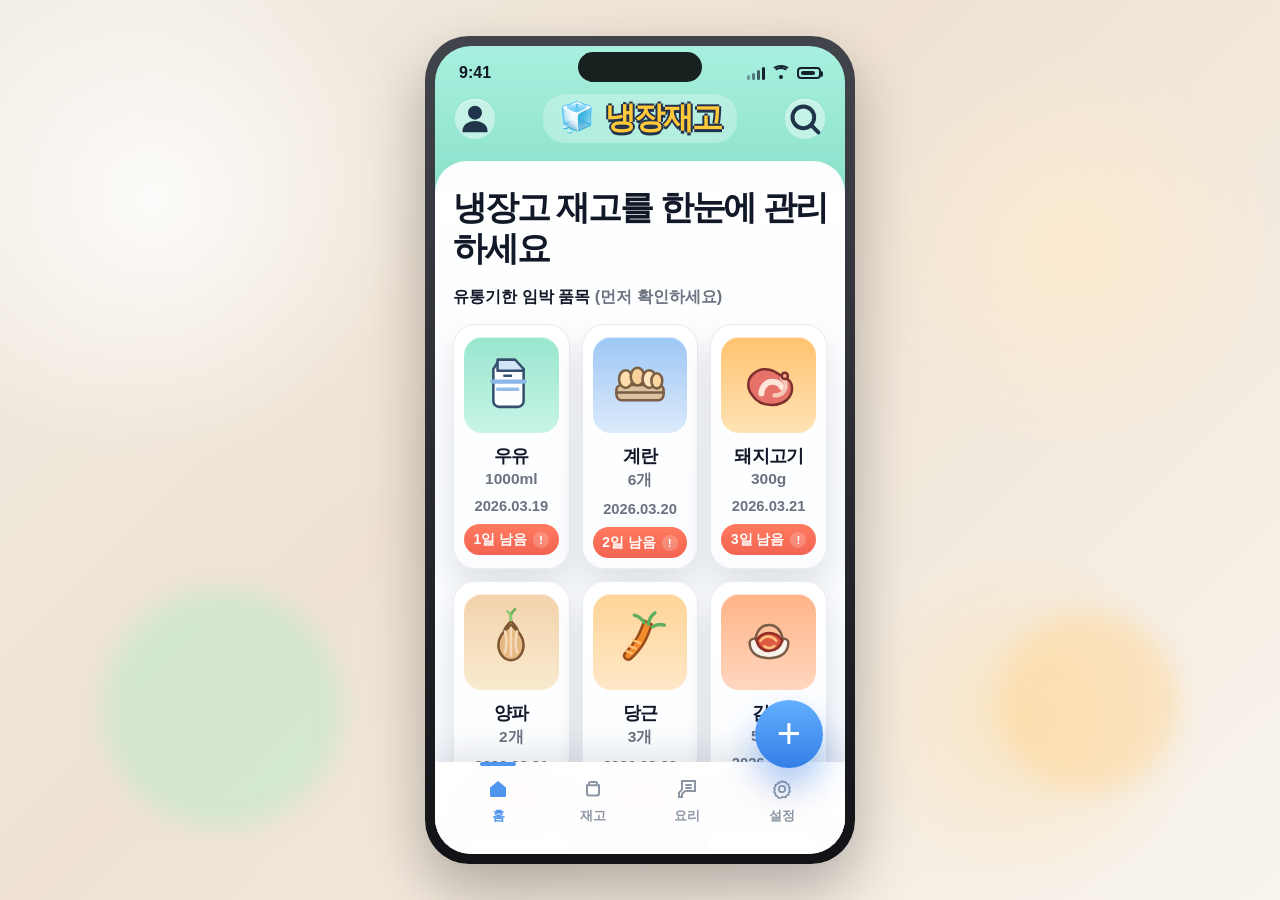
==== working/refrigerator/index.html @ a21e84df "feat: add working material link to fridge app" ====
<!doctype html>
<html lang="ko">
  <head>
    <meta charset="UTF-8" />
    <meta name="viewport" content="width=device-width, initial-scale=1.0, viewport-fit=cover" />
    <meta name="theme-color" content="#97e7d3" />
    <title>냉장고 재고 관리 앱</title>
    <style>
      :root {
        --mint: #97e7d3;
        --mint-deep: #54c9b3;
        --blue: #4f95ee;
        --blue-soft: #a8cef7;
        --orange: #f7b863;
        --red: #f26452;
        --ink: #111827;
        --muted: #6b7280;
        --line: rgba(17, 24, 39, 0.08);
        --card-shadow: 0 18px 32px rgba(30, 41, 59, 0.12);
      }

      * {
        box-sizing: border-box;
      }

      html,
      body {
        height: 100%;
      }

      body {
        margin: 0;
        display: grid;
        place-items: center;
        overflow: hidden;
        font-family: "SF Pro Display", "Apple SD Gothic Neo", "Noto Sans KR", "Malgun Gothic", sans-serif;
        color: var(--ink);
        background:
          radial-gradient(circle at 12% 22%, rgba(255, 255, 255, 0.84), transparent 20%),
          radial-gradient(circle at 84% 28%, rgba(255, 236, 205, 0.8), transparent 16%),
          radial-gradient(circle at 80% 80%, rgba(255, 224, 170, 0.55), transparent 14%),
          linear-gradient(135deg, #f1ede5 0%, #efe2d3 42%, #f8f4ed 100%);
      }

      body::before,
      body::after {
        content: "";
        position: fixed;
        border-radius: 999px;
        filter: blur(12px);
        pointer-events: none;
      }

      body::before {
        width: 240px;
        height: 240px;
        left: 8vw;
        bottom: 8vh;
        background: rgba(171, 234, 198, 0.4);
      }

      body::after {
        width: 180px;
        height: 180px;
        right: 8vw;
        bottom: 12vh;
        background: rgba(255, 212, 150, 0.45);
      }

      .phone {
        position: relative;
        width: min(100%, 430px);
        height: min(92vh, 860px);
        padding: 10px;
        border-radius: 44px;
        background:
          linear-gradient(180deg, rgba(255, 255, 255, 0.2), rgba(255, 255, 255, 0.04)),
          linear-gradient(180deg, #12161d, #07090d);
        box-shadow: 0 26px 60px rgba(0, 0, 0, 0.28);
      }

      .phone::before {
        content: "";
        position: absolute;
        top: 16px;
        left: 50%;
        width: 124px;
        height: 30px;
        transform: translateX(-50%);
        border-radius: 999px;
        background: rgba(0, 0, 0, 0.86);
        z-index: 5;
      }

      .screen {
        position: relative;
        height: 100%;
        overflow: hidden;
        border-radius: 36px;
        background: linear-gradient(180deg, #a8efde 0%, #8be2cb 18%, #f5f8fc 18.5%, #f5f8fc 100%);
      }

      .status-bar,
      .hero {
        position: relative;
        z-index: 2;
      }

      .status-bar {
        display: flex;
        justify-content: space-between;
        align-items: center;
        padding: 18px 24px 8px;
        font-weight: 800;
      }

      .status-icons {
        display: flex;
        align-items: center;
        gap: 8px;
      }

      .signal {
        display: flex;
        align-items: flex-end;
        gap: 2px;
        height: 13px;
      }

      .signal span {
        width: 3px;
        border-radius: 999px;
        background: #15202f;
      }

      .signal span:nth-child(1) { height: 5px; opacity: .4; }
      .signal span:nth-child(2) { height: 7px; opacity: .55; }
      .signal span:nth-child(3) { height: 10px; opacity: .7; }
      .signal span:nth-child(4) { height: 13px; }

      .wifi,
      .battery {
        position: relative;
      }

      .wifi {
        width: 16px;
        height: 12px;
        border: 2px solid transparent;
        border-top-color: #15202f;
        border-radius: 50%;
      }

      .wifi::before,
      .wifi::after,
      .battery::before,
      .battery::after {
        content: "";
        position: absolute;
      }

      .wifi::before {
        top: -4px;
        left: 50%;
        width: 16px;
        height: 10px;
        transform: translateX(-50%);
        border: 2px solid transparent;
        border-top-color: #15202f;
        border-radius: 50%;
      }

      .wifi::after {
        left: 50%;
        bottom: -2px;
        width: 4px;
        height: 4px;
        transform: translateX(-50%);
        border-radius: 50%;
        background: #15202f;
      }

      .battery {
        width: 24px;
        height: 12px;
        border: 2px solid #15202f;
        border-radius: 4px;
      }

      .battery::before {
        top: 2px;
        left: 2px;
        width: 14px;
        height: 4px;
        border-radius: 2px;
        background: #15202f;
      }

      .battery::after {
        top: 2px;
        right: -4px;
        width: 2px;
        height: 6px;
        border-radius: 0 2px 2px 0;
        background: #15202f;
      }

      .hero {
        padding: 4px 20px 22px;
      }

      .hero-row {
        display: flex;
        justify-content: space-between;
        align-items: center;
        gap: 12px;
      }

      .icon-btn {
        width: 40px;
        height: 40px;
        padding: 0;
        border: 0;
        border-radius: 999px;
        display: grid;
        place-items: center;
        background: rgba(255, 255, 255, 0.42);
        color: #20354a;
        backdrop-filter: blur(14px);
        box-shadow: inset 0 1px 0 rgba(255, 255, 255, 0.65);
      }

      .brand {
        display: inline-flex;
        align-items: center;
        gap: 10px;
        padding: 8px 16px 10px;
        border-radius: 22px;
        background: rgba(255, 255, 255, 0.28);
        backdrop-filter: blur(14px);
      }

      .brand-icon {
        font-size: 1.8rem;
        line-height: 1;
      }

      .brand-title {
        font-size: clamp(1.7rem, 3.7vw, 1.95rem);
        font-weight: 900;
        letter-spacing: -0.06em;
        line-height: 1;
        color: #ffc93a;
        text-shadow: 0 3px 0 #24324d, 2px 0 0 #24324d, -2px 0 0 #24324d, 0 -2px 0 #24324d;
      }

      .sheet {
        position: relative;
        z-index: 2;
        height: calc(100% - 126px);
        margin-top: -4px;
        padding: 26px 18px 118px;
        border-top-left-radius: 32px;
        border-top-right-radius: 32px;
        overflow-y: auto;
        background: linear-gradient(180deg, rgba(255, 255, 255, 0.98), rgba(247, 250, 255, 0.98));
      }

      .sheet::-webkit-scrollbar {
        width: 0;
      }

      h1,
      h2,
      p {
        margin: 0;
      }

      .headline {
        font-size: clamp(1.9rem, 4vw, 2.15rem);
        line-height: 1.18;
        letter-spacing: -0.06em;
      }

      .lead {
        margin-top: 18px;
        font-size: 1.03rem;
        color: var(--ink);
        font-weight: 900;
      }

      .lead span,
      .section-note,
      .stock-date,
      .stock-meta,
      .recipe-meta {
        color: var(--muted);
      }

      .stock-grid,
      .recipe-grid {
        display: grid;
        gap: 12px;
      }

      .stock-grid {
        margin-top: 16px;
        grid-template-columns: repeat(3, minmax(0, 1fr));
      }

      .recipe-grid {
        margin-top: 14px;
        grid-template-columns: repeat(2, minmax(0, 1fr));
        gap: 14px;
      }

      .card {
        background: linear-gradient(180deg, #fff, #fbfdff);
        border: 1px solid var(--line);
        box-shadow: var(--card-shadow);
      }

      .stock-card {
        padding: 12px 10px 10px;
        border-radius: 22px;
        text-align: center;
        animation: rise .55s ease both;
      }

      .stock-card:nth-child(2) { animation-delay: .06s; }
      .stock-card:nth-child(3) { animation-delay: .12s; }

      .stock-visual {
        display: grid;
        place-items: center;
        height: 96px;
        padding: 10px;
        border-radius: 18px;
        box-shadow: inset 0 1px 0 rgba(255, 255, 255, 0.66);
      }

      .stock-visual svg {
        width: 74px;
        height: 74px;
        display: block;
      }

      .stock-name {
        margin-top: 10px;
        font-size: 1.15rem;
        font-weight: 900;
        letter-spacing: -0.05em;
      }

      .stock-meta {
        margin-top: 2px;
        font-size: .97rem;
        font-weight: 700;
      }

      .stock-date {
        margin-top: 10px;
        font-size: .92rem;
        font-weight: 700;
      }

      .stock-badge {
        margin-top: 10px;
        height: 31px;
        border-radius: 999px;
        display: flex;
        align-items: center;
        justify-content: center;
        gap: 6px;
        color: #fff;
        font-size: .86rem;
        font-weight: 900;
        background: linear-gradient(180deg, #ff7b5f, var(--red));
      }

      .badge-dot {
        width: 16px;
        height: 16px;
        border-radius: 50%;
        display: grid;
        place-items: center;
        background: rgba(255, 255, 255, 0.2);
        font-size: .74rem;
      }

      .section-row {
        display: flex;
        align-items: baseline;
        gap: 6px;
        margin-top: 28px;
      }

      .section-row h2 {
        font-size: 1.55rem;
        letter-spacing: -0.05em;
      }

      .section-note {
        font-size: .95rem;
        font-weight: 700;
      }

      .recipe-card {
        padding: 10px;
        border-radius: 22px;
        animation: rise .6s ease both;
      }

      .recipe-card:nth-child(2) { animation-delay: .08s; }

      .recipe-art {
        position: relative;
        height: 146px;
        overflow: hidden;
        border-radius: 18px;
        padding: 12px;
      }

      .recipe-art::before,
      .recipe-art::after {
        content: "";
        position: absolute;
        border-radius: 999px;
      }

      .recipe-art::before {
        width: 150px;
        height: 150px;
        left: 50%;
        top: 56%;
        transform: translate(-50%, -50%);
        background: rgba(255, 255, 255, 0.8);
      }

      .recipe-art::after {
        inset: auto 12px 12px auto;
        width: 64px;
        height: 64px;
        background: rgba(255, 255, 255, 0.18);
        filter: blur(10px);
      }

      .art-rice { background: linear-gradient(135deg, #f6d7b0, #fce8d4); }
      .art-roll { background: linear-gradient(135deg, #e6d2b8, #f3e4d6); }

      .recipe-plate {
        position: absolute;
        left: 50%;
        top: 52%;
        transform: translate(-50%, -50%);
        font-size: 4.4rem;
        z-index: 1;
      }

      .recipe-accent {
        position: absolute;
        z-index: 2;
        font-size: 1.5rem;
      }

      .recipe-accent.a { top: 18px; left: 16px; }
      .recipe-accent.b { right: 14px; top: 20px; }
      .recipe-accent.c { left: 22px; bottom: 18px; }

      .time-pill {
        position: absolute;
        right: 10px;
        bottom: 10px;
        z-index: 3;
        padding: 6px 10px;
        border-radius: 999px;
        background: rgba(64, 46, 24, 0.56);
        color: #fff;
        font-size: .8rem;
        font-weight: 800;
      }

      .recipe-title {
        margin-top: 10px;
        font-size: 1.12rem;
        font-weight: 900;
        letter-spacing: -0.05em;
      }

      .recipe-meta {
        margin-top: 4px;
        font-size: .95rem;
        font-weight: 700;
        letter-spacing: -0.03em;
      }

      .fab {
        position: absolute;
        right: 22px;
        bottom: 86px;
        z-index: 4;
        width: 68px;
        height: 68px;
        padding: 0;
        border: 0;
        border-radius: 50%;
        color: #fff;
        font-size: 2.6rem;
        background: linear-gradient(180deg, #63afff, #347fe6);
        box-shadow: 0 18px 34px rgba(52, 127, 230, 0.42);
      }

      .tabbar {
        position: absolute;
        inset: auto 0 0;
        z-index: 3;
        height: 92px;
        padding: 8px 16px 22px;
        display: grid;
        grid-template-columns: repeat(4, 1fr);
        background: rgba(255, 255, 255, 0.96);
        box-shadow: 0 -12px 28px rgba(27, 39, 64, 0.1);
        backdrop-filter: blur(16px);
      }

      .tab {
        position: relative;
        padding: 0;
        border: 0;
        background: none;
        display: flex;
        flex-direction: column;
        justify-content: center;
        align-items: center;
        gap: 6px;
        color: #8b95a3;
        font-size: .84rem;
        font-weight: 900;
      }

      .tab svg {
        width: 24px;
        height: 24px;
      }

      .tab.active {
        color: var(--blue);
      }

      .tab.active::before {
        content: "";
        position: absolute;
        top: -8px;
        width: 36px;
        height: 4px;
        border-radius: 999px;
        background: var(--blue);
      }

      .home-indicator {
        position: absolute;
        left: 50%;
        bottom: 7px;
        width: 138px;
        height: 5px;
        border-radius: 999px;
        transform: translateX(-50%);
        background: rgba(16, 24, 40, 0.9);
      }

      .quick-sheet {
        position: absolute;
        inset: 0;
        z-index: 6;
        opacity: 0;
        pointer-events: none;
        transition: opacity .18s ease;
      }

      .quick-sheet.open {
        opacity: 1;
        pointer-events: auto;
      }

      .quick-sheet .backdrop {
        position: absolute;
        inset: 0;
        background: rgba(15, 23, 42, 0.26);
        backdrop-filter: blur(6px);
      }

      .sheet-panel {
        position: absolute;
        left: 0;
        right: 0;
        bottom: 0;
        padding: 14px 18px 28px;
        border-top-left-radius: 28px;
        border-top-right-radius: 28px;
        background: rgba(255, 255, 255, 0.98);
        transform: translateY(100%);
        transition: transform .24s ease;
      }

      .quick-sheet.open .sheet-panel {
        transform: translateY(0);
      }

      .sheet-handle {
        width: 48px;
        height: 5px;
        margin: 0 auto 14px;
        border-radius: 999px;
        background: rgba(148, 163, 184, 0.66);
      }

      .sheet-title {
        font-size: 1.4rem;
        letter-spacing: -0.04em;
      }

      .sheet-copy {
        margin-top: 6px;
        font-size: .95rem;
        color: var(--muted);
        font-weight: 700;
      }

      .actions {
        margin-top: 16px;
        display: grid;
        gap: 12px;
      }

      .action {
        display: flex;
        align-items: center;
        gap: 14px;
        padding: 16px 18px;
        border-radius: 20px;
        background: linear-gradient(180deg, #f8fbff, #eef5ff);
        border: 1px solid rgba(79, 149, 238, 0.12);
        box-shadow: 0 12px 22px rgba(30, 41, 59, 0.08);
      }

      .action-icon {
        width: 44px;
        height: 44px;
        border-radius: 14px;
        display: grid;
        place-items: center;
        font-size: 1.3rem;
        background: linear-gradient(180deg, #e6f2ff, #d9eaff);
      }

      .action strong {
        display: block;
        font-size: 1rem;
      }

      .action span {
        display: block;
        margin-top: 4px;
        color: var(--muted);
        font-size: .9rem;
        font-weight: 700;
      }

      @keyframes rise {
        from { opacity: 0; transform: translateY(12px); }
        to { opacity: 1; transform: translateY(0); }
      }

      @media (max-width: 520px) {
        body {
          background: linear-gradient(180deg, #c2f5e7 0%, #eef4fb 26%, #eef4fb 100%);
        }

        body::before,
        body::after {
          display: none;
        }

        .phone {
          width: 100%;
          height: 100vh;
          padding: 0;
          border-radius: 0;
          background: none;
          box-shadow: none;
        }

        .phone::before {
          top: 12px;
        }

        .screen {
          border-radius: 0;
        }
      }

      @media (max-width: 390px) {
        .brand-title { font-size: 1.56rem; }
        .headline { font-size: 1.72rem; }
        .stock-grid { gap: 10px; }
        .stock-card { padding-inline: 8px; }
      }
    </style>
  </head>
  <body>
    <div class="phone">
      <div class="screen">
        <div class="status-bar">
          <div>9:41</div>
          <div class="status-icons">
            <div class="signal" aria-hidden="true"><span></span><span></span><span></span><span></span></div>
            <div class="wifi" aria-hidden="true"></div>
            <div class="battery" aria-hidden="true"></div>
          </div>
        </div>

        <header class="hero">
          <div class="hero-row">
            <button class="icon-btn" aria-label="프로필">
              <svg viewBox="0 0 24 24" fill="none" aria-hidden="true">
                <circle cx="12" cy="8.2" r="4.2" fill="currentColor"></circle>
                <path d="M4.5 19c0-3.2 3.2-5.8 7.5-5.8s7.5 2.6 7.5 5.8v1H4.5v-1Z" fill="currentColor"></path>
              </svg>
            </button>
            <div class="brand">
              <span class="brand-icon" aria-hidden="true">🧊</span>
              <div class="brand-title">냉장재고</div>
            </div>
            <button class="icon-btn" aria-label="검색">
              <svg viewBox="0 0 24 24" fill="none" aria-hidden="true">
                <circle cx="11" cy="11" r="6.5" stroke="currentColor" stroke-width="2.4"></circle>
                <path d="M16 16l4 4" stroke="currentColor" stroke-width="2.4" stroke-linecap="round"></path>
              </svg>
            </button>
          </div>
        </header>

        <main class="sheet">
          <h1 class="headline">냉장고 재고를 한눈에 관리하세요</h1>
          <p class="lead">유통기한 임박 품목 <span>(먼저 확인하세요)</span></p>

          <section class="stock-grid" id="stockGrid" aria-label="유통기한 임박 재고"></section>

          <div class="section-row">
            <h2>재고 기반 추천 레시피</h2>
            <span class="section-note">(남은 재료 활용)</span>
          </div>

          <section class="recipe-grid" id="recipeGrid" aria-label="추천 레시피"></section>
        </main>

        <button class="fab" id="fab" type="button" aria-label="재고 추가">+</button>

        <nav class="tabbar" aria-label="하단 메뉴">
          <button class="tab active" data-tab="home" aria-label="홈">
            <svg viewBox="0 0 24 24" fill="none" aria-hidden="true"><path d="M4 10.6 12 4l8 6.6v8a1.5 1.5 0 0 1-1.5 1.5H5.5A1.5 1.5 0 0 1 4 18.6v-8Z" fill="currentColor"></path></svg>
            <span>홈</span>
          </button>
          <button class="tab" data-tab="stock" aria-label="재고">
            <svg viewBox="0 0 24 24" fill="none" aria-hidden="true"><path d="M6 8.2h12v8.4a2 2 0 0 1-2 2H8a2 2 0 0 1-2-2V8.2Z" stroke="currentColor" stroke-width="2"></path><path d="M8 8.2V6.6A1.6 1.6 0 0 1 9.6 5h4.8A1.6 1.6 0 0 1 16 6.6v1.6" stroke="currentColor" stroke-width="2"></path></svg>
            <span>재고</span>
          </button>
          <button class="tab" data-tab="cook" aria-label="요리">
            <svg viewBox="0 0 24 24" fill="none" aria-hidden="true"><path d="M7 4v7.4a2.8 2.8 0 0 1-.82 2L4 15.58V20h3v-3l2.18-2.18a2.8 2.8 0 0 1 2-.82H20V4H7Z" stroke="currentColor" stroke-width="2"></path><path d="M11 8h5M11 11h5" stroke="currentColor" stroke-width="2" stroke-linecap="round"></path></svg>
            <span>요리</span>
          </button>
          <button class="tab" data-tab="settings" aria-label="설정">
            <svg viewBox="0 0 24 24" fill="none" aria-hidden="true"><path d="m12 4 1.7 1.1 2-.2.9 1.8 1.9.7.1 2 1.4 1.4-1 1.8 1 1.8-1.4 1.4-.1 2-1.9.7-.9 1.8-2-.2L12 20l-1.7 1.1-2-.2-.9-1.8-1.9-.7-.1-2L4 14.9l1-1.8-1-1.8 1.4-1.4.1-2 1.9-.7.9-1.8 2 .2L12 4Z" stroke="currentColor" stroke-width="1.7" stroke-linejoin="round"></path><circle cx="12" cy="12" r="3.2" stroke="currentColor" stroke-width="1.7"></circle></svg>
            <span>설정</span>
          </button>
        </nav>

        <div class="home-indicator" aria-hidden="true"></div>

        <section class="quick-sheet" id="quickSheet" aria-hidden="true">
          <div class="backdrop" id="sheetBackdrop"></div>
          <div class="sheet-panel" role="dialog" aria-modal="true" aria-labelledby="sheetTitle">
            <div class="sheet-handle" aria-hidden="true"></div>
            <h2 class="sheet-title" id="sheetTitle">새 재고를 등록할까요?</h2>
            <p class="sheet-copy">바코드, OCR, 직접 입력으로 냉장고 재고를 빠르게 추가할 수 있게 구성해뒀습니다.</p>
            <div class="actions">
              <div class="action"><div class="action-icon">📷</div><div><strong>바코드 스캔</strong><span>마트에서 바로 넣는 빠른 등록</span></div></div>
              <div class="action"><div class="action-icon">✍️</div><div><strong>직접 입력</strong><span>식품명, 수량, 유통기한 수동 등록</span></div></div>
              <div class="action"><div class="action-icon">🧾</div><div><strong>영수증 OCR</strong><span>여러 품목을 한 번에 자동 인식</span></div></div>
            </div>
          </div>
        </section>
      </div>
    </div>

    <script>
      const stocks = [
        { name: "우유", meta: "1000ml", date: "2026.03.19", badge: "1일 남음", type: "milk", bg: "linear-gradient(180deg,#99e6cf,#c8f5e8)" },
        { name: "계란", meta: "6개", date: "2026.03.20", badge: "2일 남음", type: "eggs", bg: "linear-gradient(180deg,#9dc7f5,#dceafb)" },
        { name: "돼지고기", meta: "300g", date: "2026.03.21", badge: "3일 남음", type: "pork", bg: "linear-gradient(180deg,#ffc36f,#ffe3b6)" },
        { name: "양파", meta: "2개", date: "2026.03.21", badge: "3일 남음", type: "onion", bg: "linear-gradient(180deg,#f3d2ab,#f9ebcf)" },
        { name: "당근", meta: "3개", date: "2026.03.22", badge: "4일 남음", type: "carrot", bg: "linear-gradient(180deg,#ffd497,#ffe8c8)" },
        { name: "김치", meta: "500g", date: "2026.03.22", badge: "4일 남음", type: "kimchi", bg: "linear-gradient(180deg,#ffb387,#ffd7bf)" },
        { name: "두부", meta: "1모", date: "2026.03.23", badge: "5일 남음", type: "tofu", bg: "linear-gradient(180deg,#e8eef5,#f8fbff)" },
        { name: "치즈", meta: "8장", date: "2026.03.23", badge: "5일 남음", type: "cheese", bg: "linear-gradient(180deg,#ffe58e,#fff0bf)" },
        { name: "대파", meta: "1단", date: "2026.03.24", badge: "6일 남음", type: "green-onion", bg: "linear-gradient(180deg,#b7edb9,#def7df)" }
      ];

      const recipes = [
        { title: "김치볶음밥", meta: "김치, 계란, 돼지고기", time: "13:30", art: "art-rice", plate: "🍚", a: "🌶️", b: "🥄", c: "🧅" },
        { title: "계란말이", meta: "계란, 쪽파, 치즈", time: "09:00", art: "art-roll", plate: "🍳", a: "🧈", b: "🥢", c: "🧂" }
      ];

      const stockGrid = document.getElementById("stockGrid");
      const recipeGrid = document.getElementById("recipeGrid");
      const tabs = document.querySelectorAll(".tab");
      const fab = document.getElementById("fab");
      const quickSheet = document.getElementById("quickSheet");
      const sheetBackdrop = document.getElementById("sheetBackdrop");

      function renderStockArt(type) {
        if (type === "milk") {
          return `
            <svg viewBox="0 0 88 88" fill="none" aria-hidden="true">
              <path d="M28 14h20l11 11v38a7 7 0 0 1-7 7H30a7 7 0 0 1-7-7V25l7-11Z" fill="#FDFEFF" stroke="#35506E" stroke-width="3"></path>
              <path d="M28 14v13h31V25L49 14H28Z" fill="#D4E4F8" stroke="#35506E" stroke-width="3" stroke-linejoin="round"></path>
              <path d="M22 40h38" stroke="#8BB6E8" stroke-width="5" stroke-linecap="round"></path>
              <path d="M28 49h24" stroke="#8BB6E8" stroke-width="4" stroke-linecap="round" opacity=".9"></path>
              <path d="M36 33h8" stroke="#35506E" stroke-width="3" stroke-linecap="round"></path>
            </svg>
          `;
        }

        if (type === "eggs") {
          return `
            <svg viewBox="0 0 88 88" fill="none" aria-hidden="true">
              <rect x="16" y="44" width="56" height="18" rx="6" fill="#DCC3A0" stroke="#7A5F44" stroke-width="3"></rect>
              <path d="M16 53h56" stroke="#7A5F44" stroke-width="3" stroke-linecap="round"></path>
              <ellipse cx="27" cy="37" rx="8" ry="10.5" fill="#FFDDAE" stroke="#7A5F44" stroke-width="3"></ellipse>
              <ellipse cx="41" cy="34" rx="8" ry="10.5" fill="#F8D19A" stroke="#7A5F44" stroke-width="3"></ellipse>
              <ellipse cx="55" cy="37" rx="8" ry="10.5" fill="#FFE5BE" stroke="#7A5F44" stroke-width="3"></ellipse>
              <ellipse cx="64" cy="39" rx="6.5" ry="9" fill="#FFD7A1" stroke="#7A5F44" stroke-width="3"></ellipse>
            </svg>
          `;
        }

        if (type === "pork") {
          return `
            <svg viewBox="0 0 88 88" fill="none" aria-hidden="true">
              <path
                d="M24 56c-6-7-6.6-18 .8-24.8 7.5-6.9 17.4-7.3 24.8-3.7 3.7 1.8 6.8 4.7 10.5 6 6.8 2.5 11.3 6.7 11.3 14.4 0 10.1-8.3 19.8-24 19.8-10.2 0-18-3.2-23.4-11.7Z"
                fill="#E67269"
                stroke="#7D302E"
                stroke-width="3"
              ></path>
              <path d="M35 54c0-7.6 5.8-13.8 13.1-13.8 4.7 0 9.1 2.5 11.4 6.7" stroke="#FDE5DA" stroke-width="7" stroke-linecap="round"></path>
              <path d="M59.5 35.8c2.5 2.2 4.4 5.5 4.4 8.9 0 6.6-5 11.7-13.5 11.7" stroke="#F7C8B9" stroke-width="5" stroke-linecap="round"></path>
              <circle cx="62.8" cy="33.2" r="3.7" fill="#F8B28C" stroke="#7D302E" stroke-width="3"></circle>
            </svg>
          `;
        }

        if (type === "onion") {
          return `
            <svg viewBox="0 0 88 88" fill="none" aria-hidden="true">
              <path d="M44 19c4.3 5 9.2 8.8 9.2 18.4 0 10.1-4.4 24.7-9.2 24.7S34.8 47.5 34.8 37.4C34.8 27.8 39.7 24 44 19Z" fill="#C58A54" stroke="#7D5634" stroke-width="3"></path>
              <path d="M44 24c7.8 5.8 15 12.7 15 23.1 0 10.8-6.7 18.5-15 18.5S29 57.9 29 47.1C29 36.7 36.2 29.8 44 24Z" fill="#E6B983" stroke="#7D5634" stroke-width="3"></path>
              <path d="M44 27v33" stroke="#F5DABB" stroke-width="3" stroke-linecap="round"></path>
              <path d="M36.8 31.5c2.2 8 2.2 17.1 0 25.1M51.2 31.5c-2.2 8-2.2 17.1 0 25.1" stroke="#F5DABB" stroke-width="3" stroke-linecap="round"></path>
              <path d="M44 18c-1.6-5 1-9.7 4.8-13" stroke="#6BAE57" stroke-width="3" stroke-linecap="round"></path>
              <path d="M44 18c1.1-4-1-7.7-4.3-10.4" stroke="#8BC96E" stroke-width="3" stroke-linecap="round"></path>
            </svg>
          `;
        }

        if (type === "carrot") {
          return `
            <svg viewBox="0 0 88 88" fill="none" aria-hidden="true">
              <path d="M58 23c-2.4 7.2-4.8 14.4-8.7 21.1-4.1 7.1-9.2 13.4-16.2 19.8-2 1.8-5.2 1.6-6.9-.5-1.5-1.8-1.4-4.5.2-6.2 6.5-6.9 11.1-13.1 14.8-19.7 3.2-5.9 5.5-11.9 7.9-18.8L58 23Z" fill="#F48B2C" stroke="#9B4C1B" stroke-width="3" stroke-linejoin="round"></path>
              <path d="M36 42l8.4 3.3M31.8 49l7.3 2.9M28 55l6.2 2.5" stroke="#FFBC6E" stroke-width="3" stroke-linecap="round"></path>
              <path d="M54 23c.4-5.2 3.5-10.5 7.8-13.7M49 21c-2.6-4.3-7.1-7.5-11.8-8.9M58.5 26c4.4-2.7 9.9-3.4 14.5-2.1" stroke="#5FAF5F" stroke-width="4" stroke-linecap="round"></path>
            </svg>
          `;
        }

        if (type === "kimchi") {
          return `
            <svg viewBox="0 0 88 88" fill="none" aria-hidden="true">
              <path d="M21 45c0-2.8 2.2-5 5-5h36c2.8 0 5 2.2 5 5 0 10.5-7.6 18.2-23 18.2S21 55.5 21 45Z" fill="#F7F2EA" stroke="#7A5E48" stroke-width="3"></path>
              <path d="M28 39c2.1-9.2 7.6-15.2 16-15.2S57.9 29.8 60 39" stroke="#7A5E48" stroke-width="3" stroke-linecap="round"></path>
              <path d="M29 42c3.6-5.5 8.9-8.8 15-8.8 6.8 0 12.1 3.1 16 9.2-2.6 7.3-8.5 12.2-16 12.2-7.1 0-12.4-3.4-15-12.6Z" fill="#DF5A42" stroke="#8F2E24" stroke-width="3"></path>
              <path d="M34 42.5c2.2-3.1 5.4-5 9-5 3.5 0 6.8 1.7 9.6 5" stroke="#FFC281" stroke-width="3" stroke-linecap="round"></path>
              <path d="M38.5 49c1.6 1.3 3.5 2 5.7 2 2.3 0 4.4-.8 6.1-2.3" stroke="#FFC281" stroke-width="3" stroke-linecap="round"></path>
            </svg>
          `;
        }

        if (type === "tofu") {
          return `
            <svg viewBox="0 0 88 88" fill="none" aria-hidden="true">
              <rect x="20" y="29" width="48" height="32" rx="8" fill="#FFFDF8" stroke="#7B8794" stroke-width="3"></rect>
              <rect x="28" y="23" width="32" height="9" rx="4.5" fill="#E9EEF4" stroke="#7B8794" stroke-width="3"></rect>
              <path d="M28 43h32M28 51h24" stroke="#D8DEE6" stroke-width="3" stroke-linecap="round"></path>
              <circle cx="57" cy="45" r="3" fill="#7CC66E"></circle>
              <path d="M57 38c4.5-1.3 8.7-4.2 11.4-7.9" stroke="#7CC66E" stroke-width="3" stroke-linecap="round"></path>
            </svg>
          `;
        }

        if (type === "cheese") {
          return `
            <svg viewBox="0 0 88 88" fill="none" aria-hidden="true">
              <path d="M24 56V33.5c0-1.8 1.3-3.3 3.1-3.5l29.2-4.7c2.2-.4 4.3 1 4.9 3.2L66 48.8c.7 2.6-.9 5.3-3.5 5.9l-33.8 8.5c-2.4.6-4.7-1.2-4.7-3.6Z" fill="#FFD960" stroke="#A86F13" stroke-width="3" stroke-linejoin="round"></path>
              <circle cx="39" cy="41" r="4.2" fill="#FFC72B"></circle>
              <circle cx="52.5" cy="47" r="3.3" fill="#FFC72B"></circle>
              <circle cx="36" cy="55" r="2.8" fill="#FFC72B"></circle>
              <path d="M24 56 66 48.8" stroke="#A86F13" stroke-width="3"></path>
            </svg>
          `;
        }

        if (type === "green-onion") {
          return `
            <svg viewBox="0 0 88 88" fill="none" aria-hidden="true">
              <path d="M29 55c5.4-9.5 10.7-20.1 15.3-31.5M38 58c4.8-10 9.1-19.8 12.5-29.2M47 61c4.5-10.7 7.7-19.2 10.2-27.1" stroke="#49A85B" stroke-width="6" stroke-linecap="round"></path>
              <path d="M25 58c2.2-3.4 5.9-5.4 9.5-5.4 3.6 0 6.6 1.9 8.4 5.4" stroke="#DCECCF" stroke-width="5" stroke-linecap="round"></path>
              <path d="M34 62c1.9-3.2 4.7-5 7.9-5 3.3 0 6.1 1.8 8 5" stroke="#EEF7E7" stroke-width="5" stroke-linecap="round"></path>
              <path d="M44 65c1.7-3 4-4.7 7-4.7 2.7 0 5.1 1.4 6.9 4.2" stroke="#F7FCF4" stroke-width="5" stroke-linecap="round"></path>
              <path d="M26 59c8.7 5.2 18.3 6.8 29.5 4.9" stroke="#A9D4A3" stroke-width="4" stroke-linecap="round"></path>
            </svg>
          `;
        }

        return `
          <svg viewBox="0 0 88 88" fill="none" aria-hidden="true">
            <circle cx="44" cy="44" r="20" fill="#ffffff" stroke="#94A3B8" stroke-width="3"></circle>
            <path d="M34 44h20M44 34v20" stroke="#94A3B8" stroke-width="3" stroke-linecap="round"></path>
          </svg>
        `;
      }

      stockGrid.innerHTML = stocks.map((item) => `
        <article class="card stock-card">
          <div class="stock-visual" style="background:${item.bg}">${renderStockArt(item.type)}</div>
          <div class="stock-name">${item.name}</div>
          <div class="stock-meta">${item.meta}</div>
          <div class="stock-date">${item.date}</div>
          <div class="stock-badge"><span>${item.badge}</span><span class="badge-dot">!</span></div>
        </article>
      `).join("");

      recipeGrid.innerHTML = recipes.map((item) => `
        <article class="card recipe-card">
          <div class="recipe-art ${item.art}">
            <span class="recipe-plate">${item.plate}</span>
            <span class="recipe-accent a">${item.a}</span>
            <span class="recipe-accent b">${item.b}</span>
            <span class="recipe-accent c">${item.c}</span>
            <div class="time-pill">${item.time}</div>
          </div>
          <div class="recipe-title">${item.title}</div>
          <div class="recipe-meta">${item.meta}</div>
        </article>
      `).join("");

      tabs.forEach((tab) => {
        tab.addEventListener("click", () => {
          tabs.forEach((node) => node.classList.toggle("active", node === tab));
        });
      });

      function setSheet(open) {
        quickSheet.classList.toggle("open", open);
        quickSheet.setAttribute("aria-hidden", String(!open));
      }

      fab.addEventListener("click", () => setSheet(true));
      sheetBackdrop.addEventListener("click", () => setSheet(false));
      document.addEventListener("keydown", (event) => {
        if (event.key === "Escape") setSheet(false);
      });
    </script>
  </body>
</html>
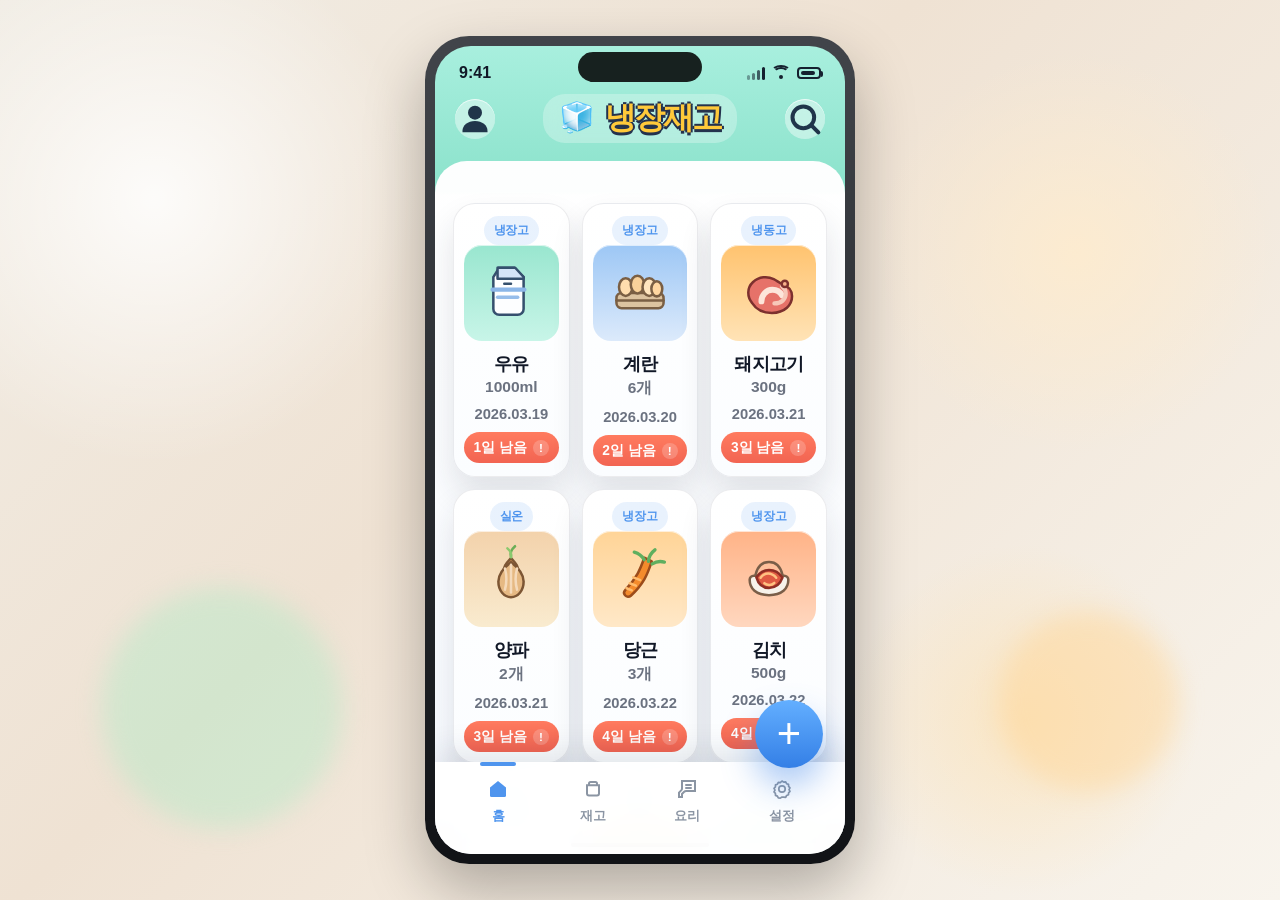
==== commit 4e3b9e47: "Update refrigerator inventory app demo" ====
--- a/working/refrigerator/index.html
+++ b/working/refrigerator/index.html
@@ -276,25 +276,51 @@
         margin: 0;
       }
 
-      .headline {
-        font-size: clamp(1.9rem, 4vw, 2.15rem);
-        line-height: 1.18;
-        letter-spacing: -0.06em;
-      }
-
-      .lead {
-        margin-top: 18px;
-        font-size: 1.03rem;
-        color: var(--ink);
-        font-weight: 900;
-      }
-
-      .lead span,
       .section-note,
       .stock-date,
       .stock-meta,
-      .recipe-meta {
+      .recipe-meta,
+      .stock-empty {
         color: var(--muted);
+      }
+
+      .storage-tabs {
+        display: grid;
+        grid-template-columns: repeat(3, minmax(0, 1fr));
+        gap: 10px;
+        margin-top: 18px;
+        padding: 6px;
+        border-radius: 22px;
+        background: linear-gradient(180deg, #edf5ff, #e7f1ff);
+        border: 1px solid rgba(79, 149, 238, 0.14);
+        box-shadow: inset 0 1px 0 rgba(255, 255, 255, 0.72);
+      }
+
+      .storage-tabs[hidden] {
+        display: none;
+      }
+
+      .storage-tab {
+        min-height: 46px;
+        padding: 0 10px;
+        border: 0;
+        border-radius: 16px;
+        background: transparent;
+        color: #5b6b82;
+        font-size: .95rem;
+        font-weight: 900;
+        letter-spacing: -0.03em;
+        transition: background .18s ease, color .18s ease, box-shadow .18s ease, transform .18s ease;
+      }
+
+      .storage-tab.active {
+        color: #fff;
+        background: linear-gradient(180deg, #63afff, #347fe6);
+        box-shadow: 0 10px 20px rgba(52, 127, 230, 0.22);
+      }
+
+      .storage-tab:active {
+        transform: translateY(1px);
       }
 
       .stock-grid,
@@ -310,7 +336,7 @@
 
       .recipe-grid {
         margin-top: 14px;
-        grid-template-columns: repeat(2, minmax(0, 1fr));
+        grid-template-columns: minmax(0, 1fr);
         gap: 14px;
       }
 
@@ -343,6 +369,19 @@
         width: 74px;
         height: 74px;
         display: block;
+      }
+
+      .stock-location {
+        display: inline-flex;
+        align-items: center;
+        justify-content: center;
+        padding: 6px 10px;
+        border-radius: 999px;
+        background: rgba(79, 149, 238, 0.12);
+        color: var(--blue);
+        font-size: .78rem;
+        font-weight: 900;
+        letter-spacing: -0.02em;
       }
 
       .stock-name {
@@ -388,11 +427,26 @@
         font-size: .74rem;
       }
 
+      .stock-empty {
+        grid-column: 1 / -1;
+        padding: 28px 18px;
+        border-radius: 24px;
+        text-align: center;
+        font-size: .98rem;
+        font-weight: 800;
+      }
+
       .section-row {
         display: flex;
-        align-items: baseline;
-        gap: 6px;
+        justify-content: space-between;
+        align-items: flex-end;
+        gap: 14px;
         margin-top: 28px;
+      }
+
+      .section-heading {
+        display: grid;
+        gap: 4px;
       }
 
       .section-row h2 {
@@ -405,13 +459,37 @@
         font-weight: 700;
       }
 
+      .section-action {
+        flex-shrink: 0;
+        min-height: 40px;
+        padding: 0 14px;
+        border: 0;
+        border-radius: 999px;
+        background: rgba(79, 149, 238, 0.12);
+        color: var(--blue);
+        font-size: .86rem;
+        font-weight: 900;
+      }
+
       .recipe-card {
-        padding: 10px;
-        border-radius: 22px;
+        padding: 12px;
+        border-radius: 24px;
         animation: rise .6s ease both;
       }
 
       .recipe-card:nth-child(2) { animation-delay: .08s; }
+
+      .recipe-card-button {
+        width: 100%;
+        border: 1px solid var(--line);
+        text-align: left;
+        cursor: pointer;
+      }
+
+      .recipe-card-button:focus-visible {
+        outline: 3px solid rgba(79, 149, 238, 0.24);
+        outline-offset: 3px;
+      }
 
       .recipe-art {
         position: relative;
@@ -447,6 +525,9 @@
 
       .art-rice { background: linear-gradient(135deg, #f6d7b0, #fce8d4); }
       .art-roll { background: linear-gradient(135deg, #e6d2b8, #f3e4d6); }
+      .art-tofu { background: linear-gradient(135deg, #efe6d7, #faf4ea); }
+      .art-stew { background: linear-gradient(135deg, #ffcfba, #ffe7dc); }
+      .art-veggie { background: linear-gradient(135deg, #d8f3cc, #eef8de); }
 
       .recipe-plate {
         position: absolute;
@@ -480,19 +561,155 @@
         font-weight: 800;
       }
 
+      .recipe-card-body {
+        padding: 4px 2px 2px;
+      }
+
+      .recipe-title-row {
+        margin-top: 10px;
+        display: flex;
+        justify-content: space-between;
+        align-items: flex-start;
+        gap: 12px;
+      }
+
       .recipe-title {
-        margin-top: 10px;
-        font-size: 1.12rem;
+        font-size: 1.2rem;
         font-weight: 900;
         letter-spacing: -0.05em;
       }
 
+      .recipe-mini-meta {
+        display: flex;
+        flex-wrap: wrap;
+        justify-content: flex-end;
+        gap: 6px;
+      }
+
+      .recipe-mini-pill {
+        display: inline-flex;
+        align-items: center;
+        min-height: 28px;
+        padding: 0 10px;
+        border-radius: 999px;
+        background: rgba(79, 149, 238, 0.1);
+        color: var(--blue);
+        font-size: .78rem;
+        font-weight: 900;
+      }
+
+      .recipe-reason {
+        margin-top: 10px;
+        font-size: .96rem;
+        line-height: 1.55;
+        color: #334155;
+        font-weight: 700;
+      }
+
+      .recipe-group {
+        margin-top: 12px;
+      }
+
+      .recipe-group-label {
+        display: block;
+        font-size: .82rem;
+        font-weight: 900;
+        color: #64748b;
+      }
+
+      .recipe-chip-wrap,
+      .detail-chip-list {
+        display: flex;
+        flex-wrap: wrap;
+        gap: 8px;
+        margin-top: 8px;
+      }
+
+      .recipe-chip {
+        display: inline-flex;
+        align-items: center;
+        padding: 6px 10px;
+        border-radius: 999px;
+        font-size: .8rem;
+        font-weight: 800;
+      }
+
+      .recipe-chip.available {
+        background: rgba(151, 231, 211, 0.34);
+        color: #0f766e;
+      }
+
+      .recipe-chip.missing {
+        background: rgba(242, 100, 82, 0.12);
+        color: #b42318;
+      }
+
+      .recipe-chip.neutral {
+        background: rgba(79, 149, 238, 0.12);
+        color: var(--blue);
+      }
+
       .recipe-meta {
-        margin-top: 4px;
+        margin-top: 10px;
+        display: flex;
+        flex-wrap: wrap;
+        gap: 8px;
         font-size: .95rem;
         font-weight: 700;
         letter-spacing: -0.03em;
       }
+
+      .recipe-feedback {
+        padding: 24px 20px;
+        border-radius: 24px;
+        display: grid;
+        gap: 10px;
+      }
+
+      .recipe-feedback.is-loading {
+        place-items: center;
+        text-align: center;
+      }
+
+      .feedback-title {
+        font-size: 1.08rem;
+        font-weight: 900;
+        letter-spacing: -0.04em;
+      }
+
+      .feedback-copy {
+        line-height: 1.55;
+        color: var(--muted);
+        font-weight: 700;
+      }
+
+      .feedback-action {
+        width: fit-content;
+        min-height: 40px;
+        padding: 0 16px;
+        border: 0;
+        border-radius: 999px;
+        background: linear-gradient(180deg, #63afff, #347fe6);
+        color: #fff;
+        font-size: .86rem;
+        font-weight: 900;
+      }
+
+      .loading-dots {
+        display: inline-flex;
+        gap: 6px;
+      }
+
+      .loading-dots span {
+        width: 8px;
+        height: 8px;
+        border-radius: 50%;
+        background: rgba(52, 127, 230, 0.78);
+        animation: pulseDot 1s ease-in-out infinite;
+      }
+
+      .loading-dots span:nth-child(2) { animation-delay: .15s; }
+      .loading-dots span:nth-child(3) { animation-delay: .3s; }
 
       .fab {
         position: absolute;
@@ -568,7 +785,8 @@
         background: rgba(16, 24, 40, 0.9);
       }
 
-      .quick-sheet {
+      .quick-sheet,
+      .recipe-detail-sheet {
         position: absolute;
         inset: 0;
         z-index: 6;
@@ -577,24 +795,30 @@
         transition: opacity .18s ease;
       }
 
-      .quick-sheet.open {
+      .recipe-detail-sheet {
+        z-index: 7;
+      }
+
+      .quick-sheet.open,
+      .recipe-detail-sheet.open {
         opacity: 1;
         pointer-events: auto;
       }
 
-      .quick-sheet .backdrop {
+      .quick-sheet .backdrop,
+      .recipe-detail-sheet .backdrop {
         position: absolute;
         inset: 0;
         background: rgba(15, 23, 42, 0.26);
         backdrop-filter: blur(6px);
       }
 
-      .sheet-panel {
+      .sheet-panel,
+      .detail-panel {
         position: absolute;
         left: 0;
         right: 0;
         bottom: 0;
-        padding: 14px 18px 28px;
         border-top-left-radius: 28px;
         border-top-right-radius: 28px;
         background: rgba(255, 255, 255, 0.98);
@@ -602,7 +826,19 @@
         transition: transform .24s ease;
       }
 
-      .quick-sheet.open .sheet-panel {
+      .sheet-panel {
+        padding: 14px 18px 28px;
+      }
+
+      .detail-panel {
+        padding: 14px 18px 24px;
+        max-height: min(78vh, 700px);
+        overflow: hidden;
+        background: linear-gradient(180deg, rgba(255, 255, 255, 0.99), rgba(246, 249, 255, 0.99));
+      }
+
+      .quick-sheet.open .sheet-panel,
+      .recipe-detail-sheet.open .detail-panel {
         transform: translateY(0);
       }
 
@@ -624,6 +860,93 @@
         font-size: .95rem;
         color: var(--muted);
         font-weight: 700;
+      }
+
+      .detail-topbar {
+        display: flex;
+        justify-content: space-between;
+        align-items: flex-start;
+        gap: 14px;
+      }
+
+      .detail-close {
+        flex-shrink: 0;
+        min-height: 40px;
+        padding: 0 14px;
+        border: 0;
+        border-radius: 999px;
+        background: rgba(79, 149, 238, 0.12);
+        color: var(--blue);
+        font-size: .86rem;
+        font-weight: 900;
+      }
+
+      .detail-body {
+        margin-top: 14px;
+        max-height: calc(78vh - 126px);
+        overflow-y: auto;
+        display: grid;
+        gap: 14px;
+        padding-right: 2px;
+      }
+
+      .detail-body::-webkit-scrollbar {
+        width: 0;
+      }
+
+      .detail-section {
+        padding: 16px;
+        border-radius: 22px;
+        background: linear-gradient(180deg, #fcfdff, #f6faff);
+        border: 1px solid rgba(79, 149, 238, 0.08);
+        box-shadow: 0 14px 24px rgba(30, 41, 59, 0.06);
+      }
+
+      .detail-section h3 {
+        font-size: 1rem;
+        letter-spacing: -0.03em;
+      }
+
+      .detail-copy {
+        margin-top: 8px;
+        line-height: 1.6;
+        color: #334155;
+        font-weight: 700;
+      }
+
+      .detail-meta-row {
+        display: flex;
+        flex-wrap: wrap;
+        gap: 8px;
+        margin-top: 12px;
+      }
+
+      .detail-meta-pill {
+        display: inline-flex;
+        align-items: center;
+        min-height: 30px;
+        padding: 0 12px;
+        border-radius: 999px;
+        background: rgba(79, 149, 238, 0.12);
+        color: var(--blue);
+        font-size: .82rem;
+        font-weight: 900;
+      }
+
+      .detail-step-list {
+        margin: 10px 0 0;
+        padding-left: 22px;
+        display: grid;
+        gap: 12px;
+      }
+
+      .detail-step-list li {
+        padding: 14px 16px;
+        border-radius: 18px;
+        background: rgba(79, 149, 238, 0.08);
+        color: var(--ink);
+        font-weight: 700;
+        line-height: 1.6;
       }
 
       .actions {
@@ -666,6 +989,20 @@
         font-weight: 700;
       }
 
+      @keyframes pulseDot {
+        0%,
+        80%,
+        100% {
+          opacity: .34;
+          transform: scale(.72);
+        }
+
+        40% {
+          opacity: 1;
+          transform: scale(1);
+        }
+      }
+
       @keyframes rise {
         from { opacity: 0; transform: translateY(12px); }
         to { opacity: 1; transform: translateY(0); }
@@ -701,7 +1038,6 @@
 
       @media (max-width: 390px) {
         .brand-title { font-size: 1.56rem; }
-        .headline { font-size: 1.72rem; }
         .stock-grid { gap: 10px; }
         .stock-card { padding-inline: 8px; }
       }
@@ -741,17 +1077,23 @@
         </header>
 
         <main class="sheet">
-          <h1 class="headline">냉장고 재고를 한눈에 관리하세요</h1>
-          <p class="lead">유통기한 임박 품목 <span>(먼저 확인하세요)</span></p>
+          <section class="storage-tabs" id="storageTabs" aria-label="보관 위치 선택" aria-hidden="true" hidden>
+            <button class="storage-tab active" type="button" data-storage="fridge" aria-pressed="true">냉장고</button>
+            <button class="storage-tab" type="button" data-storage="freezer" aria-pressed="false">냉동고</button>
+            <button class="storage-tab" type="button" data-storage="room" aria-pressed="false">실온</button>
+          </section>
 
           <section class="stock-grid" id="stockGrid" aria-label="유통기한 임박 재고"></section>
 
-          <div class="section-row">
-            <h2>재고 기반 추천 레시피</h2>
-            <span class="section-note">(남은 재료 활용)</span>
+          <div class="section-row" id="recipeSectionHead">
+            <div class="section-heading">
+              <h2>AI 추천 음식</h2>
+              <span class="section-note">현재 재고와 유통기한을 바탕으로 메뉴를 추천해요</span>
+            </div>
+            <button class="section-action" id="recipeRefreshButton" type="button">다시 추천</button>
           </div>
 
-          <section class="recipe-grid" id="recipeGrid" aria-label="추천 레시피"></section>
+          <section class="recipe-grid" id="recipeGrid" aria-label="AI 추천 음식"></section>
         </main>
 
         <button class="fab" id="fab" type="button" aria-label="재고 추가">+</button>
@@ -790,33 +1132,192 @@
             </div>
           </div>
         </section>
+
+        <section class="recipe-detail-sheet" id="recipeDetailSheet" aria-hidden="true">
+          <div class="backdrop" id="detailBackdrop"></div>
+          <div class="detail-panel" role="dialog" aria-modal="true" aria-labelledby="detailTitle">
+            <div class="sheet-handle" aria-hidden="true"></div>
+            <div class="detail-topbar">
+              <div>
+                <p class="section-note">AI 추천 상세</p>
+                <h2 class="sheet-title" id="detailTitle">레시피 상세</h2>
+              </div>
+              <button class="detail-close" id="detailClose" type="button" aria-label="닫기">닫기</button>
+            </div>
+            <div class="detail-body" id="detailBody"></div>
+          </div>
+        </section>
       </div>
     </div>
 
     <script>
       const stocks = [
-        { name: "우유", meta: "1000ml", date: "2026.03.19", badge: "1일 남음", type: "milk", bg: "linear-gradient(180deg,#99e6cf,#c8f5e8)" },
-        { name: "계란", meta: "6개", date: "2026.03.20", badge: "2일 남음", type: "eggs", bg: "linear-gradient(180deg,#9dc7f5,#dceafb)" },
-        { name: "돼지고기", meta: "300g", date: "2026.03.21", badge: "3일 남음", type: "pork", bg: "linear-gradient(180deg,#ffc36f,#ffe3b6)" },
-        { name: "양파", meta: "2개", date: "2026.03.21", badge: "3일 남음", type: "onion", bg: "linear-gradient(180deg,#f3d2ab,#f9ebcf)" },
-        { name: "당근", meta: "3개", date: "2026.03.22", badge: "4일 남음", type: "carrot", bg: "linear-gradient(180deg,#ffd497,#ffe8c8)" },
-        { name: "김치", meta: "500g", date: "2026.03.22", badge: "4일 남음", type: "kimchi", bg: "linear-gradient(180deg,#ffb387,#ffd7bf)" },
-        { name: "두부", meta: "1모", date: "2026.03.23", badge: "5일 남음", type: "tofu", bg: "linear-gradient(180deg,#e8eef5,#f8fbff)" },
-        { name: "치즈", meta: "8장", date: "2026.03.23", badge: "5일 남음", type: "cheese", bg: "linear-gradient(180deg,#ffe58e,#fff0bf)" },
-        { name: "대파", meta: "1단", date: "2026.03.24", badge: "6일 남음", type: "green-onion", bg: "linear-gradient(180deg,#b7edb9,#def7df)" }
+        { name: "우유", meta: "1000ml", date: "2026.03.19", badge: "1일 남음", type: "milk", storage: "fridge", bg: "linear-gradient(180deg,#99e6cf,#c8f5e8)" },
+        { name: "계란", meta: "6개", date: "2026.03.20", badge: "2일 남음", type: "eggs", storage: "fridge", bg: "linear-gradient(180deg,#9dc7f5,#dceafb)" },
+        { name: "돼지고기", meta: "300g", date: "2026.03.21", badge: "3일 남음", type: "pork", storage: "freezer", bg: "linear-gradient(180deg,#ffc36f,#ffe3b6)" },
+        { name: "양파", meta: "2개", date: "2026.03.21", badge: "3일 남음", type: "onion", storage: "room", bg: "linear-gradient(180deg,#f3d2ab,#f9ebcf)" },
+        { name: "당근", meta: "3개", date: "2026.03.22", badge: "4일 남음", type: "carrot", storage: "fridge", bg: "linear-gradient(180deg,#ffd497,#ffe8c8)" },
+        { name: "김치", meta: "500g", date: "2026.03.22", badge: "4일 남음", type: "kimchi", storage: "fridge", bg: "linear-gradient(180deg,#ffb387,#ffd7bf)" },
+        { name: "두부", meta: "1모", date: "2026.03.23", badge: "5일 남음", type: "tofu", storage: "fridge", bg: "linear-gradient(180deg,#e8eef5,#f8fbff)" },
+        { name: "치즈", meta: "8장", date: "2026.03.23", badge: "5일 남음", type: "cheese", storage: "freezer", bg: "linear-gradient(180deg,#ffe58e,#fff0bf)" },
+        { name: "대파", meta: "1단", date: "2026.03.24", badge: "6일 남음", type: "green-onion", storage: "room", bg: "linear-gradient(180deg,#b7edb9,#def7df)" }
       ];
 
-      const recipes = [
-        { title: "김치볶음밥", meta: "김치, 계란, 돼지고기", time: "13:30", art: "art-rice", plate: "🍚", a: "🌶️", b: "🥄", c: "🧅" },
-        { title: "계란말이", meta: "계란, 쪽파, 치즈", time: "09:00", art: "art-roll", plate: "🍳", a: "🧈", b: "🥢", c: "🧂" }
+      const recipeTemplates = [
+        {
+          id: "kimchi-fried-rice",
+          title: "김치볶음밥",
+          required: ["김치", "계란"],
+          optional: ["대파", "돼지고기"],
+          pantry: ["밥", "참기름"],
+          time: "15분",
+          difficulty: "쉬움",
+          art: "art-rice",
+          plate: "🍚",
+          accents: ["🌶️", "🥄", "🧅"],
+          buildSteps({ availableIngredients, missingIngredients }) {
+            const hasPork = availableIngredients.includes("돼지고기");
+            return [
+              "김치와 대파를 잘게 썰고 계란은 풀어 둡니다.",
+              hasPork
+                ? "달군 팬에 돼지고기를 먼저 볶아 기름을 낸 뒤 김치와 대파를 넣고 충분히 볶습니다."
+                : "달군 팬에 김치와 대파를 먼저 볶아 감칠맛과 향을 끌어올립니다.",
+              "밥을 넣어 고루 볶고, 풀어 둔 계란을 넣어 부드럽게 섞습니다.",
+              missingIngredients.includes("참기름")
+                ? "참기름이 없다면 간장 한 방울로 풍미를 보완해 마무리합니다."
+                : "마지막에 참기름을 둘러 풍미를 더하고 접시에 담아 냅니다."
+            ];
+          }
+        },
+        {
+          id: "cheese-egg-roll",
+          title: "치즈계란말이",
+          required: ["계란", "치즈"],
+          optional: ["대파"],
+          pantry: ["소금", "식용유"],
+          time: "10분",
+          difficulty: "쉬움",
+          art: "art-roll",
+          plate: "🍳",
+          accents: ["🧀", "🥢", "🧈"],
+          buildSteps({ availableIngredients, missingIngredients }) {
+            const hasGreenOnion = availableIngredients.includes("대파");
+            return [
+              `계란을 풀고 ${hasGreenOnion ? "송송 썬 대파와 함께 " : ""}소금으로 간을 맞춥니다.`,
+              "약한 불에서 팬에 식용유를 살짝 두르고 얇게 계란물을 붓습니다.",
+              "계란이 반쯤 익었을 때 치즈를 올린 뒤 안쪽으로 천천히 말아 줍니다.",
+              missingIngredients.includes("식용유")
+                ? "기름이 부족하면 코팅 팬을 사용해 약불에서 천천히 익혀 완성합니다."
+                : "남은 계란물을 덧부어가며 두툼하게 말아 한입 크기로 썰어 냅니다."
+            ];
+          }
+        },
+        {
+          id: "tofu-kimchi",
+          title: "두부김치",
+          required: ["두부", "김치"],
+          optional: ["대파"],
+          pantry: ["참기름", "고춧가루"],
+          time: "12분",
+          difficulty: "쉬움",
+          art: "art-tofu",
+          plate: "🥘",
+          accents: ["🌶️", "🥬", "🥢"],
+          buildSteps({ availableIngredients, missingIngredients }) {
+            const hasGreenOnion = availableIngredients.includes("대파");
+            return [
+              "두부는 먹기 좋은 크기로 썰어 끓는 물에 2분 정도 데칩니다.",
+              `팬에 김치를 볶고 ${hasGreenOnion ? "대파를 더해 " : ""}향을 낸 뒤 고춧가루로 맛을 정리합니다.`,
+              missingIngredients.includes("참기름")
+                ? "참기름이 없으면 김치를 조금 더 오래 볶아 감칠맛을 끌어올립니다."
+                : "마지막에 참기름을 한 바퀴 둘러 고소한 향을 더합니다.",
+              "데친 두부 위에 볶은 김치를 넉넉히 올려 따뜻하게 냅니다."
+            ];
+          }
+        },
+        {
+          id: "kimchi-stew",
+          title: "김치찌개",
+          required: ["김치", "두부", "돼지고기"],
+          optional: ["대파"],
+          pantry: ["육수", "고춧가루"],
+          time: "20분",
+          difficulty: "보통",
+          art: "art-stew",
+          plate: "🍲",
+          accents: ["🔥", "🥄", "🫕"],
+          buildSteps({ availableIngredients }) {
+            const hasGreenOnion = availableIngredients.includes("대파");
+            return [
+              "냄비에 돼지고기와 김치를 먼저 볶아 재료의 기름과 감칠맛을 충분히 냅니다.",
+              "육수를 붓고 중불에서 끓이면서 김치가 부드러워질 때까지 익힙니다.",
+              `두부를 넣고 한소끔 더 끓인 뒤 ${hasGreenOnion ? "대파를 올려 " : ""}마무리 간을 맞춥니다.`,
+              "국물이 자작해지면 불을 줄이고 바로 먹기 좋게 담아 냅니다."
+            ];
+          }
+        },
+        {
+          id: "veggie-saute",
+          title: "당근양파볶음",
+          required: ["당근", "양파"],
+          optional: ["대파"],
+          pantry: ["버터", "후추"],
+          time: "12분",
+          difficulty: "쉬움",
+          art: "art-veggie",
+          plate: "🥕",
+          accents: ["🧈", "🥄", "🌿"],
+          buildSteps({ availableIngredients, missingIngredients }) {
+            const hasGreenOnion = availableIngredients.includes("대파");
+            return [
+              "당근은 가늘게 채 썰고 양파는 얇게 슬라이스합니다.",
+              `팬에 양파를 먼저 볶아 단맛을 끌어낸 뒤 당근${hasGreenOnion ? "과 대파" : ""}를 넣어 함께 익힙니다.`,
+              missingIngredients.includes("버터")
+                ? "버터가 없다면 식용유만으로 가볍게 볶아 재료의 단맛을 살립니다."
+                : "버터를 더해 코팅하듯 볶고 후추로 향을 더합니다.",
+              "숨이 죽고 색이 선명해지면 바로 접시에 담아 곁들임 반찬으로 냅니다."
+            ];
+          }
+        }
       ];
+
+      const storageLabels = {
+        fridge: "냉장고",
+        freezer: "냉동고",
+        room: "실온"
+      };
+
+      const recommendationState = {
+        status: "idle",
+        items: [],
+        error: ""
+      };
+
+      const recipeDetailState = {
+        status: "idle",
+        activeId: null,
+        data: null,
+        error: "",
+        cache: new Map()
+      };
 
       const stockGrid = document.getElementById("stockGrid");
       const recipeGrid = document.getElementById("recipeGrid");
+      const recipeSectionHead = document.getElementById("recipeSectionHead");
+      const recipeRefreshButton = document.getElementById("recipeRefreshButton");
+      const storageTabs = document.getElementById("storageTabs");
+      const storageFilters = document.querySelectorAll(".storage-tab");
       const tabs = document.querySelectorAll(".tab");
       const fab = document.getElementById("fab");
       const quickSheet = document.getElementById("quickSheet");
       const sheetBackdrop = document.getElementById("sheetBackdrop");
+      const recipeDetailSheet = document.getElementById("recipeDetailSheet");
+      const detailBackdrop = document.getElementById("detailBackdrop");
+      const detailClose = document.getElementById("detailClose");
+      const detailTitle = document.getElementById("detailTitle");
+      const detailBody = document.getElementById("detailBody");
+      let activeTab = "home";
+      let activeStorage = "fridge";
 
       function renderStockArt(type) {
         if (type === "milk") {
@@ -939,35 +1440,461 @@
         `;
       }
 
-      stockGrid.innerHTML = stocks.map((item) => `
-        <article class="card stock-card">
-          <div class="stock-visual" style="background:${item.bg}">${renderStockArt(item.type)}</div>
-          <div class="stock-name">${item.name}</div>
-          <div class="stock-meta">${item.meta}</div>
-          <div class="stock-date">${item.date}</div>
-          <div class="stock-badge"><span>${item.badge}</span><span class="badge-dot">!</span></div>
-        </article>
-      `).join("");
-
-      recipeGrid.innerHTML = recipes.map((item) => `
-        <article class="card recipe-card">
-          <div class="recipe-art ${item.art}">
-            <span class="recipe-plate">${item.plate}</span>
-            <span class="recipe-accent a">${item.a}</span>
-            <span class="recipe-accent b">${item.b}</span>
-            <span class="recipe-accent c">${item.c}</span>
-            <div class="time-pill">${item.time}</div>
-          </div>
-          <div class="recipe-title">${item.title}</div>
-          <div class="recipe-meta">${item.meta}</div>
-        </article>
-      `).join("");
+      function renderStocks() {
+        const visibleStocks = activeTab === "stock"
+          ? stocks.filter((item) => item.storage === activeStorage)
+          : stocks;
+
+        stockGrid.setAttribute(
+          "aria-label",
+          activeTab === "stock" ? `${storageLabels[activeStorage]} 재고` : "유통기한 임박 재고"
+        );
+
+        stockGrid.innerHTML = visibleStocks.length
+          ? visibleStocks.map((item) => `
+            <article class="card stock-card">
+              <div class="stock-location">${storageLabels[item.storage]}</div>
+              <div class="stock-visual" style="background:${item.bg}">${renderStockArt(item.type)}</div>
+              <div class="stock-name">${item.name}</div>
+              <div class="stock-meta">${item.meta}</div>
+              <div class="stock-date">${item.date}</div>
+              <div class="stock-badge"><span>${item.badge}</span><span class="badge-dot">!</span></div>
+            </article>
+          `).join("")
+          : `<div class="card stock-empty">${storageLabels[activeStorage]}에 등록된 품목이 없습니다.</div>`;
+      }
+
+      function getDaysLeft(item) {
+        const matchedDays = item.badge.match(/(\d+)/);
+        return matchedDays ? Number(matchedDays[1]) : 99;
+      }
+
+      function wait(ms) {
+        return new Promise((resolve) => {
+          setTimeout(resolve, ms);
+        });
+      }
+
+      function escapeHtml(value) {
+        return String(value)
+          .replace(/&/g, "&amp;")
+          .replace(/</g, "&lt;")
+          .replace(/>/g, "&gt;")
+          .replace(/"/g, "&quot;")
+          .replace(/'/g, "&#39;");
+      }
+
+      function renderIngredientChips(items, tone, emptyLabel) {
+        if (!items.length) {
+          return `<span class="recipe-chip neutral">${escapeHtml(emptyLabel)}</span>`;
+        }
+
+        return items.map((item) => (
+          `<span class="recipe-chip ${tone}">${escapeHtml(item)}</span>`
+        )).join("");
+      }
+
+      function renderFeedbackCard({ title, copy, actionLabel = "", action = "", loading = false }) {
+        return `
+          <article class="card recipe-feedback${loading ? " is-loading" : ""}">
+            ${loading ? '<div class="loading-dots" aria-hidden="true"><span></span><span></span><span></span></div>' : ""}
+            <strong class="feedback-title">${escapeHtml(title)}</strong>
+            <p class="feedback-copy">${escapeHtml(copy)}</p>
+            ${action ? `<button class="feedback-action" type="button" data-recipe-action="${escapeHtml(action)}">${escapeHtml(actionLabel)}</button>` : ""}
+          </article>
+        `;
+      }
+
+      function createInventoryContext(items) {
+        const byName = new Map(items.map((item) => [item.name, item]));
+
+        return {
+          items,
+          byName,
+          names: new Set(byName.keys())
+        };
+      }
+
+      function buildRecommendation(template, context) {
+        const availableRequired = template.required.filter((name) => context.names.has(name));
+        const availableOptional = (template.optional || []).filter((name) => context.names.has(name));
+        const availableIngredients = [...availableRequired, ...availableOptional];
+        const minimumRequiredMatches = Math.min(template.required.length, 2);
+
+        if (availableRequired.length < minimumRequiredMatches || availableIngredients.length < 2) {
+          return null;
+        }
+
+        const missingIngredients = [
+          ...template.required.filter((name) => !context.names.has(name)),
+          ...(template.pantry || []).filter((name) => !context.names.has(name))
+        ];
+
+        const urgentStocks = availableIngredients
+          .map((name) => context.byName.get(name))
+          .filter((item) => item && getDaysLeft(item) <= 4)
+          .sort((left, right) => getDaysLeft(left) - getDaysLeft(right));
+
+        const urgentNames = urgentStocks.map((item) => item.name);
+        const reason = urgentNames.length
+          ? `${urgentNames.join(", ")}를 먼저 쓰면서 한 끼 메뉴로 만들기 좋아요.`
+          : "지금 있는 재료 조합으로 부담 없이 만들 수 있는 메뉴예요.";
+        const useSoonMessage = urgentStocks.length
+          ? `${urgentStocks.map((item) => `${item.name}(${item.badge})`).join(", ")} 재료를 이 메뉴에 넣어 먼저 소진합니다.`
+          : "현재 재고를 한 번에 정리하기 좋은 메뉴예요.";
+        const score = (availableIngredients.length * 6)
+          + urgentStocks.reduce((total, item) => total + Math.max(0, 7 - getDaysLeft(item)), 0)
+          - (missingIngredients.length * 2);
+
+        return {
+          id: template.id,
+          title: template.title,
+          reason,
+          availableIngredients,
+          missingIngredients,
+          useSoonIngredients: urgentNames,
+          useSoonMessage,
+          time: template.time,
+          difficulty: template.difficulty,
+          art: template.art,
+          plate: template.plate,
+          accents: template.accents,
+          score
+        };
+      }
+
+      function generateRecommendations(items) {
+        if (!Array.isArray(items)) {
+          throw new Error("재고 데이터 형식이 올바르지 않습니다.");
+        }
+
+        if (!items.length) {
+          return [];
+        }
+
+        const context = createInventoryContext(items);
+
+        return recipeTemplates
+          .map((template) => buildRecommendation(template, context))
+          .filter(Boolean)
+          .sort((left, right) => right.score - left.score)
+          .slice(0, 4);
+      }
+
+      function renderRecommendationCards(items) {
+        return items.map((item) => `
+          <button class="card recipe-card recipe-card-button" type="button" data-recipe-id="${escapeHtml(item.id)}" aria-label="${escapeHtml(item.title)} 상세 보기">
+            <div class="recipe-art ${item.art}">
+              <span class="recipe-plate">${item.plate}</span>
+              <span class="recipe-accent a">${item.accents[0] ?? ""}</span>
+              <span class="recipe-accent b">${item.accents[1] ?? ""}</span>
+              <span class="recipe-accent c">${item.accents[2] ?? ""}</span>
+              <div class="time-pill">${escapeHtml(item.time)}</div>
+            </div>
+            <div class="recipe-card-body">
+              <div class="recipe-title-row">
+                <div class="recipe-title">${escapeHtml(item.title)}</div>
+                <div class="recipe-mini-meta">
+                  <span class="recipe-mini-pill">${escapeHtml(item.difficulty)}</span>
+                  <span class="recipe-mini-pill">${escapeHtml(item.time)}</span>
+                </div>
+              </div>
+              <p class="recipe-reason">${escapeHtml(item.reason)}</p>
+              <div class="recipe-group">
+                <span class="recipe-group-label">부족한 재료</span>
+                <div class="recipe-chip-wrap">${renderIngredientChips(item.missingIngredients, "missing", "추가 재료 없음")}</div>
+              </div>
+            </div>
+          </button>
+        `).join("");
+      }
+
+      function renderRecommendations() {
+        if (recommendationState.status === "loading") {
+          recipeGrid.innerHTML = renderFeedbackCard({
+            title: "AI가 추천 메뉴를 분석하고 있어요",
+            copy: "현재 재고와 유통기한을 바탕으로 가장 알맞은 메뉴를 찾는 중입니다.",
+            loading: true
+          });
+          return;
+        }
+
+        if (recommendationState.status === "error") {
+          recipeGrid.innerHTML = renderFeedbackCard({
+            title: "추천 결과를 불러오지 못했어요",
+            copy: recommendationState.error || "잠시 후 다시 시도해 주세요.",
+            actionLabel: "다시 시도",
+            action: "retry"
+          });
+          return;
+        }
+
+        if (recommendationState.status === "empty") {
+          recipeGrid.innerHTML = renderFeedbackCard({
+            title: "추천할 메뉴가 아직 없어요",
+            copy: "재고를 더 추가하거나, 조합 가능한 식재료를 늘리면 AI 추천이 다시 생성됩니다."
+          });
+          return;
+        }
+
+        if (recommendationState.status === "success") {
+          recipeGrid.innerHTML = renderRecommendationCards(recommendationState.items);
+          return;
+        }
+
+        recipeGrid.innerHTML = "";
+      }
+
+      async function loadRecommendations() {
+        recommendationState.status = "loading";
+        recommendationState.error = "";
+        renderRecommendations();
+
+        try {
+          recipeDetailState.cache.clear();
+          await wait(520);
+          const nextItems = generateRecommendations(stocks);
+          recommendationState.items = nextItems;
+          recommendationState.status = nextItems.length ? "success" : "empty";
+        } catch (error) {
+          recommendationState.items = [];
+          recommendationState.status = "error";
+          recommendationState.error = "AI 추천을 가져오지 못했어요. 잠시 후 다시 시도해 주세요.";
+        }
+
+        renderRecommendations();
+      }
+
+      function createRecipeDetail(recommendation) {
+        const template = recipeTemplates.find((item) => item.id === recommendation.id);
+
+        if (!template) {
+          return null;
+        }
+
+        return {
+          title: recommendation.title,
+          reason: recommendation.reason,
+          availableIngredients: recommendation.availableIngredients,
+          missingIngredients: recommendation.missingIngredients,
+          cookTime: recommendation.time,
+          difficulty: recommendation.difficulty,
+          steps: template.buildSteps(recommendation),
+          expiryUse: recommendation.useSoonMessage
+        };
+      }
+
+      async function fetchRecipeDetail(recipeId) {
+        if (recipeDetailState.cache.has(recipeId)) {
+          return recipeDetailState.cache.get(recipeId);
+        }
+
+        await wait(360);
+        const recommendation = recommendationState.items.find((item) => item.id === recipeId);
+
+        if (!recommendation) {
+          return null;
+        }
+
+        const detail = createRecipeDetail(recommendation);
+
+        if (!detail) {
+          return null;
+        }
+
+        recipeDetailState.cache.set(recipeId, detail);
+        return detail;
+      }
+
+      function setRecipeDetailOpen(open) {
+        recipeDetailSheet.classList.toggle("open", open);
+        recipeDetailSheet.setAttribute("aria-hidden", String(!open));
+      }
+
+      function closeRecipeDetail() {
+        setRecipeDetailOpen(false);
+        recipeDetailState.status = "idle";
+        recipeDetailState.data = null;
+        recipeDetailState.error = "";
+        recipeDetailState.activeId = null;
+        detailTitle.textContent = "레시피 상세";
+        detailBody.innerHTML = "";
+      }
+
+      function renderRecipeDetail() {
+        if (recipeDetailState.status === "loading") {
+          detailBody.innerHTML = renderFeedbackCard({
+            title: "레시피 상세를 준비하고 있어요",
+            copy: "이미 받은 AI 추천을 바탕으로 조리 순서를 정리하는 중입니다.",
+            loading: true
+          });
+          return;
+        }
+
+        if (recipeDetailState.status === "error") {
+          detailBody.innerHTML = renderFeedbackCard({
+            title: "레시피 상세를 불러오지 못했어요",
+            copy: recipeDetailState.error || "잠시 후 다시 시도해 주세요.",
+            actionLabel: "다시 불러오기",
+            action: "retry-detail"
+          });
+          return;
+        }
+
+        if (recipeDetailState.status === "empty" || !recipeDetailState.data) {
+          detailBody.innerHTML = renderFeedbackCard({
+            title: "상세 정보가 아직 없어요",
+            copy: "선택한 메뉴의 상세 레시피를 아직 만들지 못했습니다."
+          });
+          return;
+        }
+
+        const detail = recipeDetailState.data;
+        detailTitle.textContent = detail.title;
+        detailBody.innerHTML = `
+          <section class="detail-section">
+            <h3>추천 이유</h3>
+            <p class="detail-copy">${escapeHtml(detail.reason)}</p>
+            <div class="detail-meta-row">
+              <span class="detail-meta-pill">조리 시간 ${escapeHtml(detail.cookTime)}</span>
+              <span class="detail-meta-pill">난이도 ${escapeHtml(detail.difficulty)}</span>
+            </div>
+          </section>
+          <section class="detail-section">
+            <h3>사용 재료</h3>
+            <div class="detail-chip-list">${renderIngredientChips(detail.availableIngredients, "available", "현재 재고 없음")}</div>
+          </section>
+          <section class="detail-section">
+            <h3>부족한 재료</h3>
+            <div class="detail-chip-list">${renderIngredientChips(detail.missingIngredients, "missing", "추가 재료 없음")}</div>
+          </section>
+          <section class="detail-section">
+            <h3>유통기한 임박 재료 활용</h3>
+            <p class="detail-copy">${escapeHtml(detail.expiryUse)}</p>
+          </section>
+          <section class="detail-section">
+            <h3>조리 순서</h3>
+            <ol class="detail-step-list">
+              ${detail.steps.map((step) => `<li>${escapeHtml(step)}</li>`).join("")}
+            </ol>
+          </section>
+        `;
+      }
+
+      async function openRecipeDetail(recipeId) {
+        const recommendation = recommendationState.items.find((item) => item.id === recipeId);
+
+        recipeDetailState.activeId = recipeId;
+        recipeDetailState.data = null;
+        recipeDetailState.error = "";
+        recipeDetailState.status = "loading";
+        detailTitle.textContent = recommendation ? recommendation.title : "레시피 상세";
+        setRecipeDetailOpen(true);
+        renderRecipeDetail();
+
+        try {
+          const detail = await fetchRecipeDetail(recipeId);
+
+          if (recipeDetailState.activeId !== recipeId) {
+            return;
+          }
+
+          recipeDetailState.status = detail ? "success" : "empty";
+          recipeDetailState.data = detail;
+        } catch (error) {
+          if (recipeDetailState.activeId !== recipeId) {
+            return;
+          }
+
+          recipeDetailState.status = "error";
+          recipeDetailState.error = "레시피 상세를 생성하지 못했어요. 잠시 후 다시 시도해 주세요.";
+        }
+
+        renderRecipeDetail();
+      }
+
+      function syncStorageTabs() {
+        storageFilters.forEach((filter) => {
+          const isActive = filter.dataset.storage === activeStorage;
+          filter.classList.toggle("active", isActive);
+          filter.setAttribute("aria-pressed", String(isActive));
+        });
+      }
+
+      function syncBottomTabs() {
+        tabs.forEach((tab) => {
+          tab.classList.toggle("active", tab.dataset.tab === activeTab);
+        });
+      }
+
+      function setActiveStorage(nextStorage) {
+        if (!storageLabels[nextStorage]) return;
+        activeStorage = nextStorage;
+        syncStorageTabs();
+        renderStocks();
+      }
+
+      function setActiveTab(nextTab) {
+        activeTab = nextTab;
+        const isStockView = activeTab === "stock";
+        const isCookView = activeTab === "cook";
+
+        syncBottomTabs();
+        storageTabs.hidden = !isStockView;
+        storageTabs.setAttribute("aria-hidden", String(!isStockView));
+        stockGrid.hidden = isCookView;
+        recipeSectionHead.hidden = isStockView;
+        recipeGrid.hidden = isStockView;
+        renderStocks();
+      }
+
+      syncStorageTabs();
+      setActiveTab(activeTab);
+      loadRecommendations();
 
       tabs.forEach((tab) => {
         tab.addEventListener("click", () => {
-          tabs.forEach((node) => node.classList.toggle("active", node === tab));
+          setActiveTab(tab.dataset.tab);
         });
       });
+
+      storageFilters.forEach((filter) => {
+        filter.addEventListener("click", () => {
+          setActiveStorage(filter.dataset.storage);
+        });
+      });
+
+      recipeRefreshButton.addEventListener("click", () => {
+        loadRecommendations();
+      });
+
+      recipeGrid.addEventListener("click", (event) => {
+        const actionButton = event.target.closest("[data-recipe-action]");
+
+        if (actionButton) {
+          if (actionButton.dataset.recipeAction === "retry") {
+            loadRecommendations();
+          }
+          return;
+        }
+
+        const card = event.target.closest("[data-recipe-id]");
+
+        if (card) {
+          openRecipeDetail(card.dataset.recipeId);
+        }
+      });
+
+      detailBody.addEventListener("click", (event) => {
+        const actionButton = event.target.closest("[data-recipe-action]");
+
+        if (actionButton && actionButton.dataset.recipeAction === "retry-detail" && recipeDetailState.activeId) {
+          openRecipeDetail(recipeDetailState.activeId);
+        }
+      });
+
+      detailBackdrop.addEventListener("click", closeRecipeDetail);
+      detailClose.addEventListener("click", closeRecipeDetail);
 
       function setSheet(open) {
         quickSheet.classList.toggle("open", open);
@@ -977,7 +1904,12 @@
       fab.addEventListener("click", () => setSheet(true));
       sheetBackdrop.addEventListener("click", () => setSheet(false));
       document.addEventListener("keydown", (event) => {
-        if (event.key === "Escape") setSheet(false);
+        if (event.key !== "Escape") return;
+        if (recipeDetailSheet.classList.contains("open")) {
+          closeRecipeDetail();
+          return;
+        }
+        setSheet(false);
       });
     </script>
   </body>
